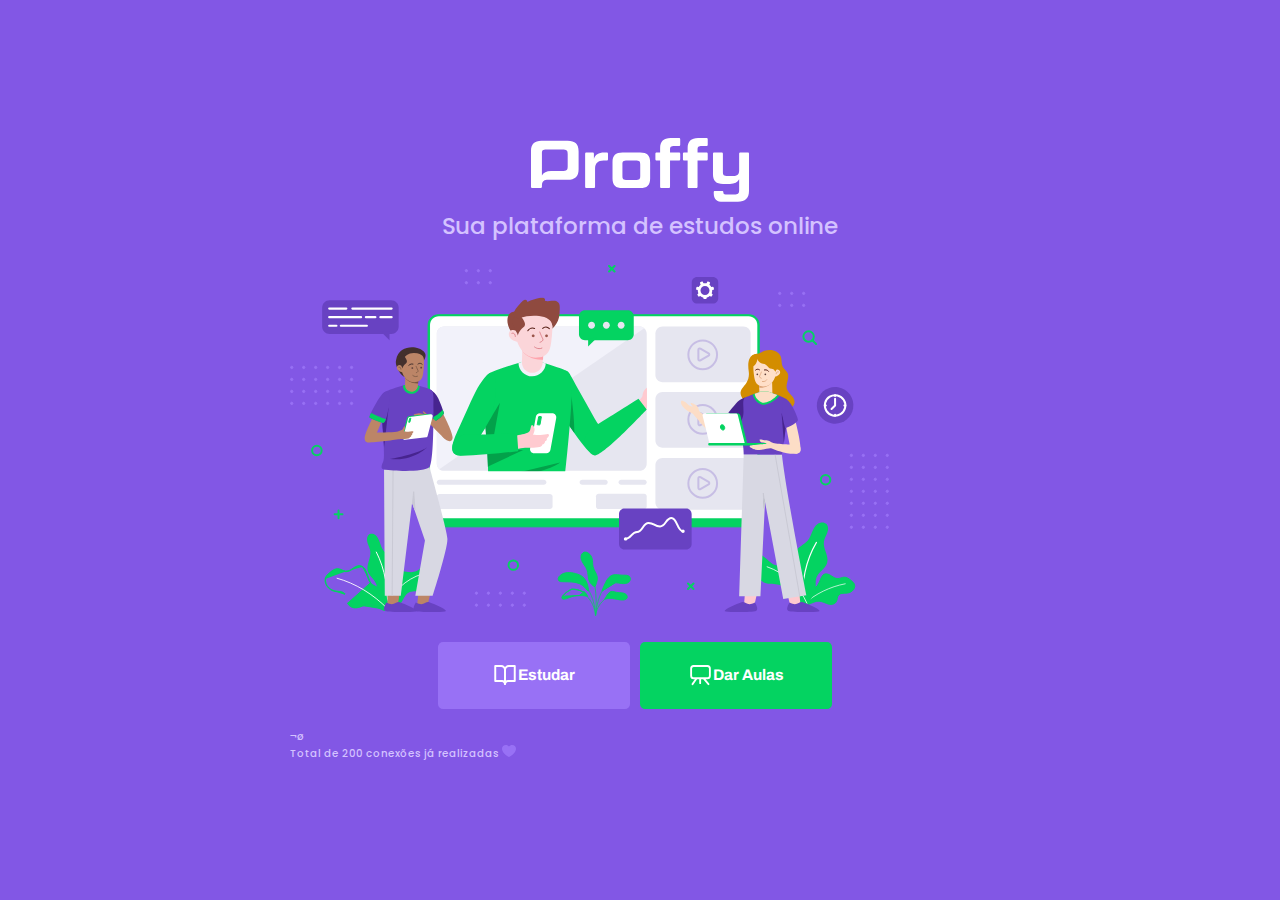
==== index.html @ 0f2f70cf "Add files via upload" ====
<!DOCTYPE html>
<html lang="pt_br">
<head>
    <meta charset="UTF-8">
    <meta name="viewport" content="width=device-width, initial-scale=1.0">
    <meta name="theme-color" content="#8257E5">
    
    <title>Proffy | Sua plataforma de estudos online</title>

    <link rel="shortcut icon" href="images/favicon.png" type="image/png">
    <link rel="stylesheet" href="/styles/main.css">
    <link rel="stylesheet" href="/styles/partials/page-landing.css">
    <link href="https://fonts.googleapis.com/css2?family=Archivo:wght@400;700&amp;family=Poppins:wght@400;600&amp;display=swap" rel="stylesheet">


</head>
<body id="page-landing">
<div id="container">
    <div class="logo-container">
        <img src="images/logo.svg" alt="Proffy">
        <h2>Sua plataforma de estudos online</h2>
    </div>
    
    <img  class="class-hero" src="images/landing.svg" alt="Plataforma de estudos online">

    <div class="buttons-container">
        <a class="study" href="/study.html">
            <img src="images/icons/study.svg" alt="Estudar">
            Estudar
        </a>
        <a class="give-classes" href="/give-classes.html">
            <img src="images/icons/give-classes.svg" alt="Dar Aulas">
            Dar Aulas
        </a>
    </div>¬ø

    <p class="total-connections">
        Total de 200 conexões já realizadas
        <img src="images/icons/purple-heart.svg" alt="coração roxo">
    </p>
</div>
    
</body>
</html>
---- styles/main.css ----
:root {
    --color-background: #F0F0F7;
    --color-primary-lighter: #9871F5;
    --color-primary-light: #916BEA;
    --color-primary: #8257E5;
    --color-primary-dark: #774DD6;
    --color-primary-darker: #6842c2;
    --color-secondary: #04D361;
    --color-secondary-dark: #04BF58;
    --color-title-in-primary: #FFFFFF;
    --color-text-in-primary: #D4C2FF;
    --color-text-title: #32264D;
    --color-text-complement: #9C98A6;
    --color-text-base: #6A6180;
    --color-line-in-white: #E6E6F0;
    --color-input-background: #F8F8FC;
    --color-button-text: #FFFFFF;
    --color-box-base: #FFFFFF;
    --color-box-footer: #FAFAFC;
    --color-small-info: #C1BCCC;


    font-size: 60%; /* controle das medidas rem */
}

*{
    margin: 0;
    padding: 0;
    box-sizing: border-box;
}

html, body{
    height: 100vh;
}

body{
    background: var(--color-background);
    display: flex;
    align-items: center;
    justify-content: center;
}

body, input, button, textarea{
   /* font: 500 1.6rem Poppins; */
   font-weight: 500;
   font-family: Poppins;
   font-size: 1.6rem;
   color: var(--color-text-base);
}

#container{
    width: 90vw;
    max-width: 700px;
}
---- styles/partials/page-landing.css ----
:root{

    font-size: 40%;
}

#page-landing{
    background: var(--color-primary);
}

#page-landing #container{
    color: var(--color-text-in-primary);
}

.logo-container img{
    height: 10rem;
}

.logo-container{
    text-align: center;
    margin-bottom: 3.6rem;
}

.logo-container h2{
    font-weight: 500;
    font-size: 3.6rem;
    line-height: 4.6rem;
    margin-top: 0.8rem;
}

.hero-image{
    width: 100%;
}

.buttons-container{
    display: flex;
    justify-content: center;
    margin: 3.2rem 0;

}

.buttons-container a{
    width: 30rem;
    height: 10.4rem;

    border-radius: 0.8rem;
    margin-right: 1.6rem;
    font: 700 2.4rem Archivo;

    display: flex;
    align-items: center;
    justify-content: center;
    text-decoration: none;
    color: var(--color-button-text);
}

.buttons-container a img{
    width: 4rem;
}

.buttons-container a.study{
    background: var(--color-primary-lighter);
}
.buttons-container a.give-classes{
    background: var(--color-secondary);
}
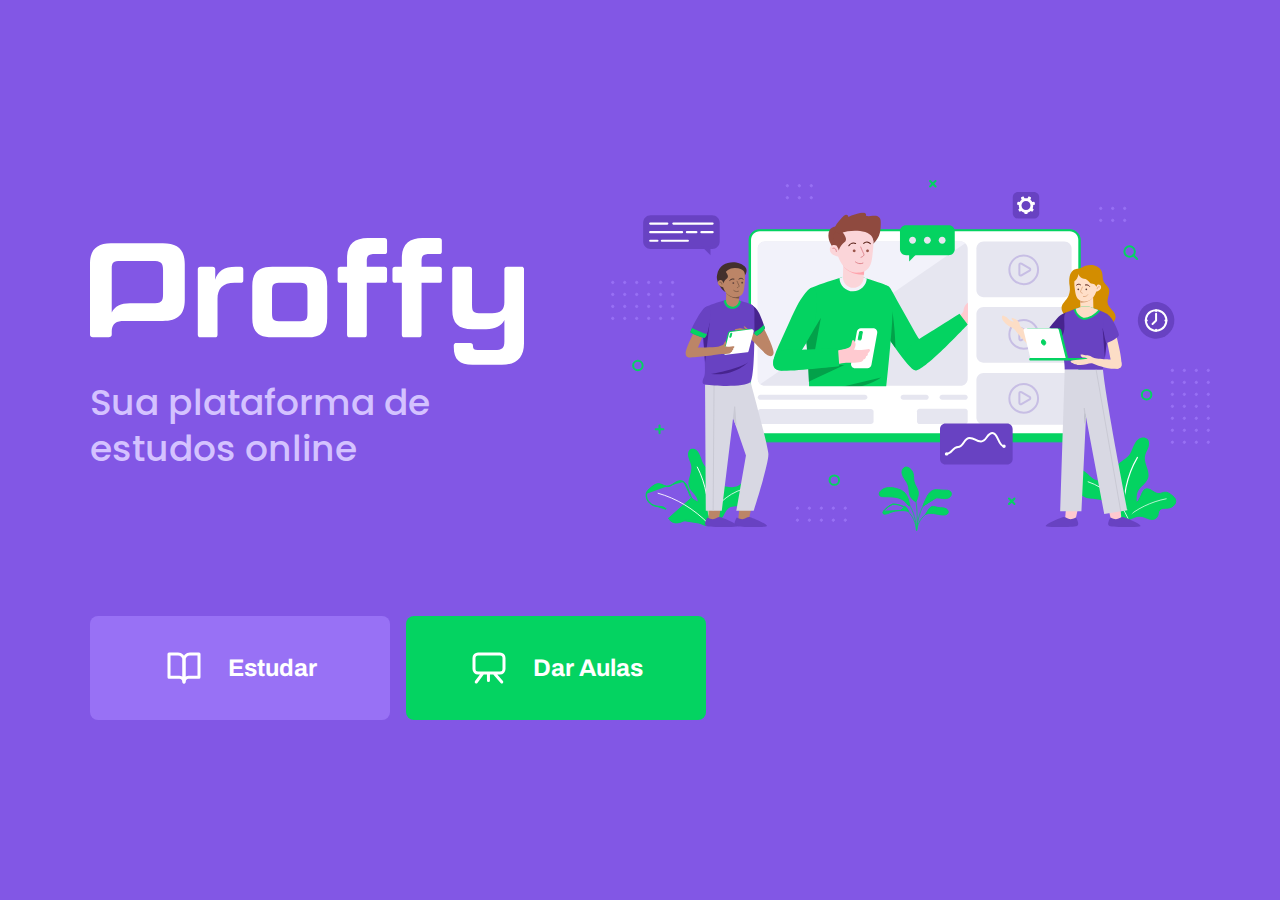
==== commit 97538b23: "Add files via upload" ====
--- a/index.html
+++ b/index.html
@@ -32,7 +32,7 @@
             <img src="images/icons/give-classes.svg" alt="Dar Aulas">
             Dar Aulas
         </a>
-    </div>¬ø
+    </div>
 
     <p class="total-connections">
         Total de 200 conexões já realizadas
--- a/styles/main.css
+++ b/styles/main.css
@@ -23,7 +23,7 @@
     font-size: 60%; /* controle das medidas rem */
 }
 
-*{
+* {
     margin: 0;
     padding: 0;
     box-sizing: border-box;
@@ -51,4 +51,12 @@
 #container{
     width: 90vw;
     max-width: 700px;
+}
+
+
+@media(min-width: 700px){
+
+    :root{
+        font-size: 62.5%;
+    }
 }--- a/styles/partials/page-landing.css
+++ b/styles/partials/page-landing.css
@@ -1,8 +1,3 @@
-:root{
-
-    font-size: 40%;
-}
-
 #page-landing{
     background: var(--color-primary);
 }
@@ -50,16 +45,94 @@
     align-items: center;
     justify-content: center;
     text-decoration: none;
+
+    transition: background 0.2s; /*transiçao do botao*/
+
     color: var(--color-button-text);
+    
 }
 
 .buttons-container a img{
     width: 4rem;
+    margin-right: 2.4rem;
 }
 
 .buttons-container a.study{
     background: var(--color-primary-lighter);
 }
+.buttons-container a.study:hover{
+
+    background: var(--color-primary-light);
+}
 .buttons-container a.give-classes{
     background: var(--color-secondary);
+    margin-right: 0;
+}
+.buttons-container a.give-classes:hover{
+
+    background: var(--color-secondary-dark);
+}
+.total-connections{
+    font-size: 1.8rem;
+    display: flex;
+    align-items: center;
+    justify-content: center;
+}
+.total-connections img {
+    margin-left: 0.8rem;
+}
+
+@media(max-witdh: 699px){
+    :root{
+
+        font-size: 40%;
+    }
+
+}
+
+@media(min-width: 1100px){
+    #page-landing #container{
+        max-width: 1100px;
+        display: grid;
+        grid-template-columns: 2fr 1fr 2fr;
+        grid-template-rows: 350px 1fr;
+        grid-template-areas: 
+        "proffy image image"
+        "button button texting";
+
+        column-gap: 87px;
+        row-gap: 86px;
+        
+    }
+
+    .logo-container{
+        grid-area: proffy;
+        text-align: initial;
+        align-self: center;
+        margin: 0;
+    }
+
+    .logo-container img{
+        height: 100%;
+    }
+
+    .hero-image{
+        grid-area: image;
+        height: 350px;
+        
+    }
+    .buttons-container{
+
+        grid-area: button;
+        justify-content: flex-start;
+        margin: 0;
+    }
+    .total-connections{
+
+        grid-area: texting;
+        justify-self: end;
+        font-size: 1.2rem;
+    }
+
+
 }